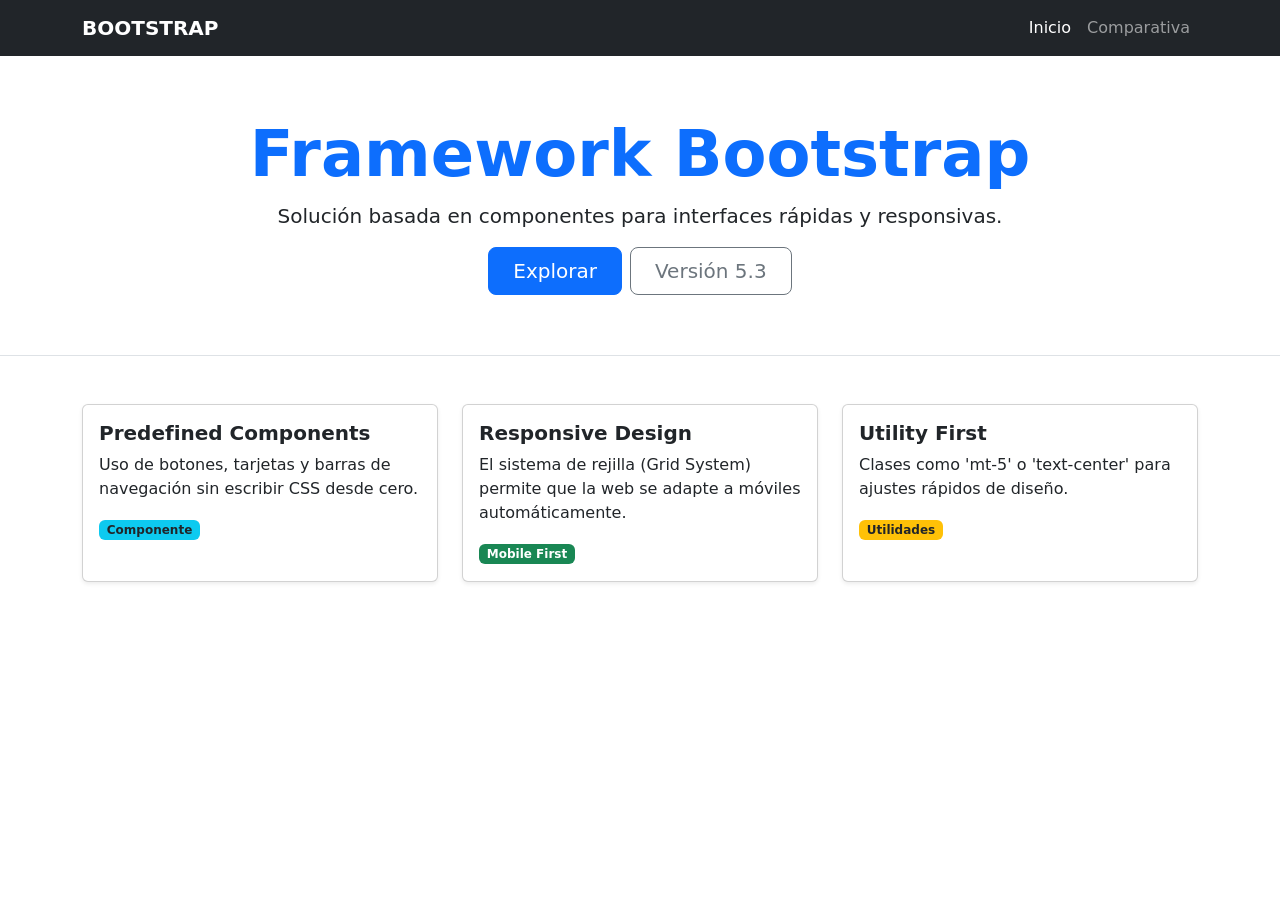
==== index.html @ a45c2f74 "First Commit" ====
<!DOCTYPE html>
<html lang="es">

<head>
    <meta charset="UTF-8">
    <meta name="viewport" content="width=device-width, initial-scale=1.0">
    <title>Trabajo Bootstrap - Inicio</title>
    <link href="https://cdn.jsdelivr.net/npm/bootstrap@5.3.3/dist/css/bootstrap.min.css" rel="stylesheet">
    <style>
        /* Estilos personalizados mínimos para cumplir con la "personalización" que pide el trabajo */
        .hero-section {
            background-image: url(https://thumbs.dreamstime.com/b/mono-beb%C3%A9-de-fondo-blanco-un-delicioso-roba-el-foco-atenci%C3%B3n-en-este-encantador-retrato-sobre-pr%C3%ADstino-la-adorable-criatura-280803281.jpg);
            background-size: contain;
            padding: 60px 0;
        }

        .card:hover {
            transform: translateY(-5px);
            transition: 0.3s;
        }
    </style>
</head>

<body>

    <nav class="navbar navbar-expand-lg navbar-dark bg-dark sticky-top">
        <div class="container">
            <a class="navbar-brand fw-bold" href="index.html">BOOTSTRAP</a>
            <button class="navbar-toggler" type="button" data-bs-toggle="collapse" data-bs-target="#navbarNav">
                <span class="navbar-toggler-icon"></span>
            </button>
            <div class="collapse navbar-collapse" id="navbarNav">
                <ul class="navbar-nav ms-auto">
                    <li class="nav-item"><a class="nav-link active" href="index.html">Inicio</a></li>
                    <li class="nav-item"><a class="nav-link" href="comparativa.html">Comparativa</a></li>
                </ul>
            </div>
        </div>
    </nav>

    <header class="hero-section text-center border-bottom">
        <div class="container">
            <h1 class="display-3 fw-bold text-primary">Framework Bootstrap</h1>
            <p class="lead">Solución basada en componentes para interfaces rápidas y responsivas.</p>
            <div class="d-grid gap-2 d-sm-flex justify-content-sm-center">
                <a href="#funcionalidades" class="btn btn-primary btn-lg px-4 gap-3">Explorar</a>
                <button class="btn btn-outline-secondary btn-lg px-4" data-bs-toggle="modal"
                    data-bs-target="#modalInfo">Versión 5.3</button>
            </div>
        </div>
    </header>

    <main class="container my-5" id="funcionalidades">
        <div class="row g-4">
            <div class="col-md-4">
                <div class="card h-100 shadow-sm">
                    <div class="card-body">
                        <h5 class="card-title fw-bold">Predefined Components</h5>
                        <p class="card-text">Uso de botones, tarjetas y barras de navegación sin escribir CSS desde
                            cero.</p>
                        <span class="badge bg-info text-dark">Componente</span>
                    </div>
                </div>
            </div>
            <div class="col-md-4">
                <div class="card h-100 shadow-sm">
                    <div class="card-body">
                        <h5 class="card-title fw-bold">Responsive Design</h5>
                        <p class="card-text">El sistema de rejilla (Grid System) permite que la web se adapte a móviles
                            automáticamente.</p>
                        <span class="badge bg-success">Mobile First</span>
                    </div>
                </div>
            </div>
            <div class="col-md-4">
                <div class="card h-100 shadow-sm">
                    <div class="card-body">
                        <h5 class="card-title fw-bold">Utility First</h5>
                        <p class="card-text">Clases como 'mt-5' o 'text-center' para ajustes rápidos de diseño.</p>
                        <span class="badge bg-warning text-dark">Utilidades</span>
                    </div>
                </div>
            </div>
        </div>
    </main>

    <div class="modal fade" id="modalInfo" tabindex="-1">
        <div class="modal-dialog">
            <div class="modal-content">
                <div class="modal-header">
                    <h5 class="modal-title">Bootstrap vs Tailwind</h5>
                    <button type="button" class="btn-close" data-bs-dismiss="modal"></button>
                </div>
                <div class="modal-body">
                    <p>Este proyecto forma parte de la asignatura de Diseño de Interfaces Web del IES Mar de Cádiz.</p>
                </div>
                <div class="modal-footer">
                    <button type="button" class="btn btn-secondary" data-bs-dismiss="modal">Cerrar</button>
                </div>
            </div>
        </div>
    </div>

    <script src="https://cdn.jsdelivr.net/npm/bootstrap@5.3.3/dist/js/bootstrap.bundle.min.js"></script>
</body>

</html>
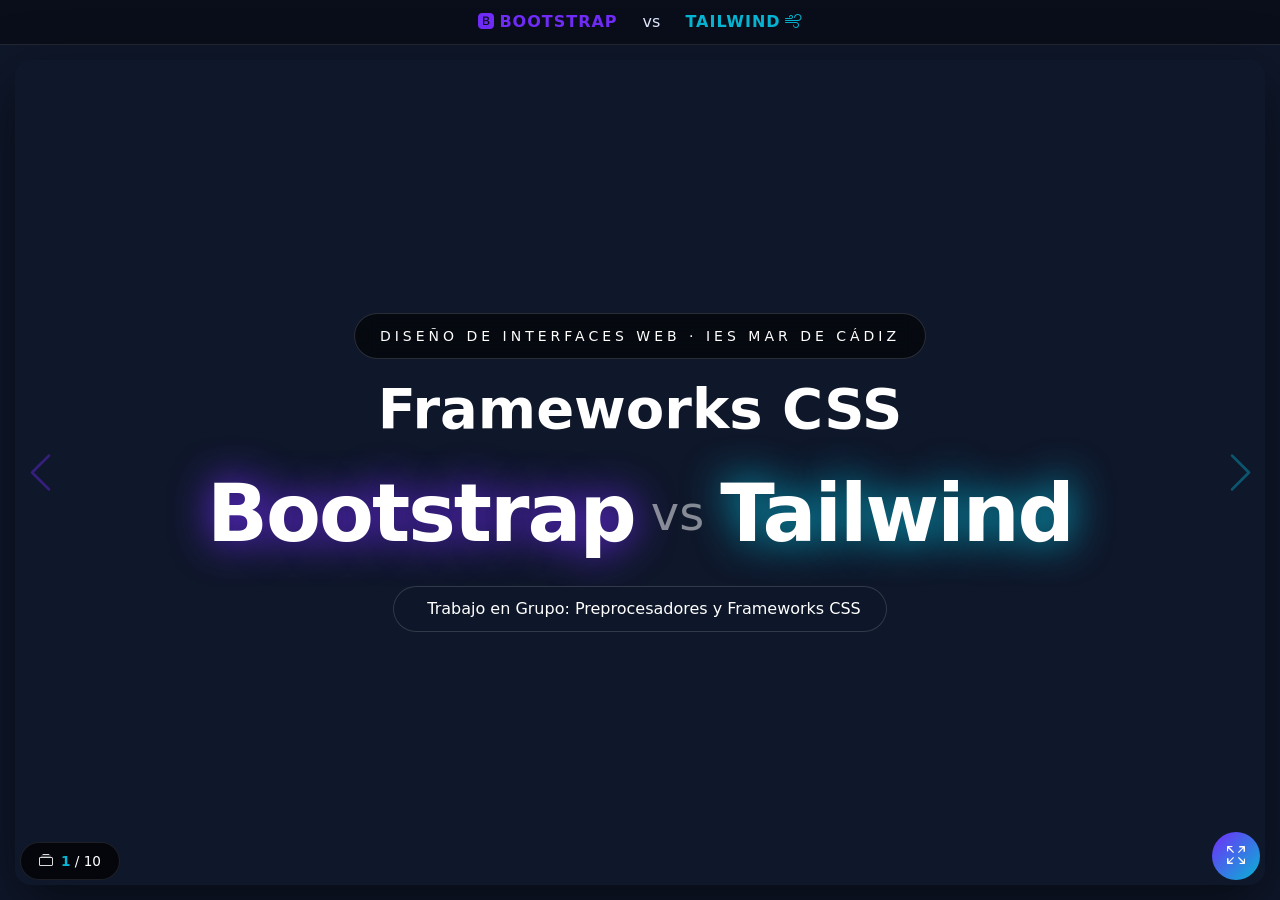
==== commit e083761e: "Merge branch 'Presentacion'" ====
--- a/index.html
+++ b/index.html
@@ -4,104 +4,905 @@
 <head>
     <meta charset="UTF-8">
     <meta name="viewport" content="width=device-width, initial-scale=1.0">
-    <title>Trabajo Bootstrap - Inicio</title>
+    <title>Bootstrap vs Tailwind - Presentación Técnica</title>
+    <link rel="icon"
+        href="data:image/svg+xml,<svg xmlns='http://www.w3.org/2000/svg' viewBox='0 0 100 100'><text y='.9em' font-size='90'>⚡</text></svg>">
     <link href="https://cdn.jsdelivr.net/npm/bootstrap@5.3.3/dist/css/bootstrap.min.css" rel="stylesheet">
+    <link rel="stylesheet" href="https://cdn.jsdelivr.net/npm/bootstrap-icons@1.11.3/font/bootstrap-icons.min.css">
+
     <style>
-        /* Estilos personalizados mínimos para cumplir con la "personalización" que pide el trabajo */
-        .hero-section {
-            background-image: url(https://thumbs.dreamstime.com/b/mono-beb%C3%A9-de-fondo-blanco-un-delicioso-roba-el-foco-atenci%C3%B3n-en-este-encantador-retrato-sobre-pr%C3%ADstino-la-adorable-criatura-280803281.jpg);
-            background-size: contain;
-            padding: 60px 0;
-        }
-
-        .card:hover {
-            transform: translateY(-5px);
-            transition: 0.3s;
+        :root {
+            --bs-color: #712cf9;
+            --tw-color: #06b6d4;
+            --bg-dark: #0f172a;
+            --bg-light: #e0e7ff;
+        }
+
+        html,
+        body {
+            height: 100%;
+            overflow: hidden;
+        }
+
+        body {
+            background-color: var(--bg-dark);
+            color: white;
+            margin: 0;
+            font-family: 'Segoe UI', system-ui, sans-serif;
+            display: flex;
+            flex-direction: column;
+        }
+
+        /* --- HEADER --- */
+        .main-header {
+            padding: 10px 20px;
+            display: flex;
+            justify-content: center;
+            align-items: center;
+            gap: 25px;
+            background: #090e1a;
+            border-bottom: 1px solid rgba(255, 255, 255, 0.1);
+            flex-shrink: 0;
+        }
+
+        .nav-brand {
+            font-weight: 800;
+            text-decoration: none;
+            letter-spacing: 1px;
+            font-size: 1rem;
+        }
+
+        .vs-text {
+            color: var(--bg-light);
+            font-weight: 300;
+        }
+
+        /* --- PRESENTACIÓN --- */
+        .presentation-area {
+            flex: 1;
+            display: flex;
+            align-items: center;
+            justify-content: center;
+            padding: 15px;
+            min-height: 0;
+        }
+
+        .carousel {
+            width: 100%;
+            max-width: 1400px;
+            height: 100%;
+        }
+
+        .carousel-inner {
+            height: 100%;
+            border-radius: 16px;
+            overflow: hidden;
+            box-shadow: 0 20px 60px rgba(0, 0, 0, 0.5);
+        }
+
+        .carousel-item {
+            height: 100%;
+        }
+
+        .slide-card {
+            height: 100%;
+            min-height: 450px;
+            display: flex;
+            align-items: center;
+            justify-content: center;
+            padding: 35px 50px;
+            position: relative;
+        }
+
+        /* --- FONDOS --- */
+        .bg-portada {
+            background: url("https://wallpapers.com/images/hd/purple-and-blue-background-1920-x-1080-wxzqn1wd5mhgx5by.jpg") no-repeat center center / cover, var(--bg-dark);
+        }
+
+        .bg-dark-gradient {
+            background: linear-gradient(135deg, #1e293b 0%, #0f172a 100%);
+        }
+
+        .bg-bs {
+            background: linear-gradient(135deg, #f3e8ff, #e9d5ff);
+            color: #3d108d;
+        }
+
+        .bg-tw {
+            background: linear-gradient(135deg, #ecfeff, #cffafe);
+            color: #0e7490;
+        }
+
+        .bg-white {
+            background: #fff;
+            color: #1e293b;
+        }
+
+        .bg-light-gray {
+            background: #f8fafc;
+            color: #1e293b;
+        }
+
+        /* --- ELEMENTOS PORTADA --- */
+        .glass-header {
+            background: rgba(0, 0, 0, 0.6);
+            backdrop-filter: blur(10px);
+            padding: 10px 25px;
+            border-radius: 50px;
+            border: 1px solid rgba(255, 255, 255, 0.15);
+        }
+
+        .title-bootstrap {
+            text-shadow: 0 0 40px var(--bs-color);
+        }
+
+        .title-tailwind {
+            text-shadow: 0 0 40px var(--tw-color);
+        }
+
+        .display-1 {
+            font-size: clamp(2rem, 7vw, 5rem);
+            letter-spacing: -2px;
+            font-weight: 800;
+        }
+
+        .subtitle-pill {
+            background: rgba(15, 23, 42, 0.7);
+            backdrop-filter: blur(10px);
+            border-radius: 50px;
+            border: 1px solid rgba(255, 255, 255, 0.15);
+            padding: 10px 25px;
+        }
+
+        /* --- LISTAS --- */
+        .feature-list,
+        .agenda-list {
+            list-style: none;
+            padding: 0;
+            margin: 0;
+        }
+
+        .feature-list li,
+        .agenda-list li {
+            padding: 6px 0;
+            display: flex;
+            align-items: center;
+            gap: 10px;
+        }
+
+        .agenda-list li {
+            padding: 12px 20px;
+            background: rgba(255, 255, 255, 0.05);
+            border-radius: 10px;
+            margin-bottom: 8px;
+            border-left: 3px solid var(--tw-color);
+        }
+
+        .agenda-list li:nth-child(odd) {
+            border-left-color: var(--bs-color);
+        }
+
+        /* --- CARDS --- */
+        .tech-card {
+            background: white;
+            border-radius: 16px;
+            padding: 25px;
+            height: 100%;
+            box-shadow: 0 4px 20px rgba(0, 0, 0, 0.08);
+        }
+
+        .tech-card.bs-card {
+            border-top: 4px solid var(--bs-color);
+        }
+
+        .tech-card.tw-card {
+            border-top: 4px solid var(--tw-color);
+        }
+
+        /* --- TABLA COMPARATIVA --- */
+        .comparison-table {
+            width: 100%;
+            border-collapse: separate;
+            border-spacing: 0;
+            font-size: 0.95rem;
+        }
+
+        .comparison-table th {
+            padding: 15px;
+            text-align: center;
+            font-weight: 700;
+        }
+
+        .comparison-table th.bs-header {
+            background: var(--bs-color);
+            color: white;
+        }
+
+        .comparison-table th.tw-header {
+            background: var(--tw-color);
+            color: white;
+        }
+
+        .comparison-table th.aspect-header {
+            background: #334155;
+            color: white;
+        }
+
+        .comparison-table td {
+            padding: 12px 15px;
+            border-bottom: 1px solid #e2e8f0;
+            vertical-align: top;
+        }
+
+        .comparison-table tr:last-child td {
+            border-bottom: none;
+        }
+
+        .comparison-table .pro {
+            color: #059669;
+        }
+
+        .comparison-table .con {
+            color: #dc2626;
+        }
+
+        /* --- GRÁFICO --- */
+        .chart-container {
+            height: 300px;
+            max-width: 750px;
+            margin: 0 auto;
+        }
+
+        /* --- DEMO SECTION --- */
+        .demo-placeholder {
+            background: linear-gradient(135deg, #1e293b, #334155);
+            border-radius: 12px;
+            padding: 40px;
+            text-align: center;
+            border: 2px dashed rgba(255, 255, 255, 0.3);
+        }
+
+        /* --- CONCLUSIÓN --- */
+        .conclusion-box {
+            background: linear-gradient(135deg, rgba(113, 44, 249, 0.1), rgba(6, 182, 212, 0.1));
+            border: 2px solid;
+            border-image: linear-gradient(135deg, var(--bs-color), var(--tw-color)) 1;
+            border-radius: 16px;
+            padding: 30px;
+        }
+
+        /* --- EQUIPO --- */
+        .member-photo {
+            width: 90px;
+            height: 90px;
+            border-radius: 50%;
+            object-fit: cover;
+            border: 3px solid var(--bs-color);
+            margin-bottom: 10px;
+        }
+
+        .member-role {
+            font-size: 0.7rem;
+            text-transform: uppercase;
+            letter-spacing: 2px;
+            opacity: 0.6;
+        }
+
+        /* --- CONTROLES --- */
+        .carousel-control-prev,
+        .carousel-control-next {
+            width: 50px;
+        }
+
+        .carousel-control-prev-icon,
+        .carousel-control-next-icon {
+            width: 45px;
+            height: 45px;
+            opacity: 0.8;
+            transition: transform 0.3s ease;
+        }
+
+        .carousel-control-prev:hover .carousel-control-prev-icon,
+        .carousel-control-next:hover .carousel-control-next-icon {
+            transform: scale(1.1);
+        }
+
+        .carousel-control-prev-icon {
+            background-image: url("data:image/svg+xml,%3csvg xmlns='http://www.w3.org/2000/svg' viewBox='0 0 16 16' fill='%23712cf9'%3e%3cpath d='M11.354 1.646a.5.5 0 0 1 0 .708L5.707 8l5.647 5.646a.5.5 0 0 1-.708.708l-6-6a.5.5 0 0 1 0-.708l6-6a.5.5 0 0 1 .708 0z'/%3e%3c/svg%3e");
+        }
+
+        .carousel-control-next-icon {
+            background-image: url("data:image/svg+xml,%3csvg xmlns='http://www.w3.org/2000/svg' viewBox='0 0 16 16' fill='%2306b6d4'%3e%3cpath d='M4.646 1.646a.5.5 0 0 1 .708 0l6 6a.5.5 0 0 1 0 .708l-6 6a.5.5 0 0 1-.708-.708L10.293 8 4.646 2.354a.5.5 0 0 1 0-.708z'/%3e%3c/svg%3e");
+        }
+
+        /* --- UI FIJA --- */
+        .slide-counter {
+            position: fixed;
+            bottom: 20px;
+            left: 20px;
+            background: rgba(0, 0, 0, 0.7);
+            padding: 8px 18px;
+            border-radius: 50px;
+            font-size: 0.85rem;
+            border: 1px solid rgba(255, 255, 255, 0.1);
+        }
+
+        .slide-counter .current {
+            color: var(--tw-color);
+            font-weight: 700;
+        }
+
+        .btn-fullscreen {
+            position: fixed;
+            bottom: 20px;
+            right: 20px;
+            width: 48px;
+            height: 48px;
+            border-radius: 50%;
+            border: none;
+            background: linear-gradient(135deg, var(--bs-color), var(--tw-color));
+            color: white;
+            font-size: 1.1rem;
+            cursor: pointer;
+            transition: transform 0.3s ease;
+            z-index: 1000;
+        }
+
+        .btn-fullscreen:hover {
+            transform: scale(1.1);
+        }
+
+        /* --- FULLSCREEN --- */
+        body.fullscreen-mode .main-header {
+            display: none;
+        }
+
+        body.fullscreen-mode .presentation-area {
+            padding: 0;
+        }
+
+        body.fullscreen-mode .carousel {
+            max-width: 100%;
+        }
+
+        body.fullscreen-mode .carousel-inner {
+            border-radius: 0;
+        }
+
+        /* --- RESPONSIVE --- */
+        @media (max-width: 768px) {
+            .slide-card {
+                padding: 20px;
+            }
+
+            .carousel-control-prev,
+            .carousel-control-next {
+                width: 35px;
+            }
+
+            .carousel-control-prev-icon,
+            .carousel-control-next-icon {
+                width: 35px;
+                height: 35px;
+            }
+
+            .member-photo {
+                width: 65px;
+                height: 65px;
+            }
+
+            .chart-container {
+                height: 220px;
+            }
+
+            .comparison-table {
+                font-size: 0.8rem;
+            }
+
+            .comparison-table th,
+            .comparison-table td {
+                padding: 8px;
+            }
+        }
+
+        /* --- BADGES --- */
+        .badge-bs {
+            background: var(--bs-color) !important;
+        }
+
+        .badge-tw {
+            background: var(--tw-color) !important;
+        }
+
+        /* --- SLIDE NUMBER --- */
+        .slide-number {
+            position: absolute;
+            top: 15px;
+            right: 20px;
+            font-size: 0.75rem;
+            opacity: 0.5;
+            font-weight: 600;
         }
     </style>
 </head>
 
 <body>
 
-    <nav class="navbar navbar-expand-lg navbar-dark bg-dark sticky-top">
-        <div class="container">
-            <a class="navbar-brand fw-bold" href="index.html">BOOTSTRAP</a>
-            <button class="navbar-toggler" type="button" data-bs-toggle="collapse" data-bs-target="#navbarNav">
-                <span class="navbar-toggler-icon"></span>
-            </button>
-            <div class="collapse navbar-collapse" id="navbarNav">
-                <ul class="navbar-nav ms-auto">
-                    <li class="nav-item"><a class="nav-link active" href="index.html">Inicio</a></li>
-                    <li class="nav-item"><a class="nav-link" href="comparativa.html">Comparativa</a></li>
-                </ul>
-            </div>
-        </div>
-    </nav>
-
-    <header class="hero-section text-center border-bottom">
-        <div class="container">
-            <h1 class="display-3 fw-bold text-primary">Framework Bootstrap</h1>
-            <p class="lead">Solución basada en componentes para interfaces rápidas y responsivas.</p>
-            <div class="d-grid gap-2 d-sm-flex justify-content-sm-center">
-                <a href="#funcionalidades" class="btn btn-primary btn-lg px-4 gap-3">Explorar</a>
-                <button class="btn btn-outline-secondary btn-lg px-4" data-bs-toggle="modal"
-                    data-bs-target="#modalInfo">Versión 5.3</button>
-            </div>
-        </div>
+    <header class="main-header">
+        <a href="#" class="nav-brand" style="color: var(--bs-color)">
+            <i class="bi bi-bootstrap-fill me-1"></i>BOOTSTRAP
+        </a>
+        <span class="vs-text">vs</span>
+        <a href="#" class="nav-brand" style="color: var(--tw-color)">
+            TAILWIND<i class="bi bi-wind ms-1"></i>
+        </a>
     </header>
 
-    <main class="container my-5" id="funcionalidades">
-        <div class="row g-4">
-            <div class="col-md-4">
-                <div class="card h-100 shadow-sm">
-                    <div class="card-body">
-                        <h5 class="card-title fw-bold">Predefined Components</h5>
-                        <p class="card-text">Uso de botones, tarjetas y barras de navegación sin escribir CSS desde
-                            cero.</p>
-                        <span class="badge bg-info text-dark">Componente</span>
+    <main class="presentation-area">
+        <div id="slideCarousel" class="carousel slide" data-bs-interval="false">
+            <div class="carousel-inner">
+
+                <!-- ==================== SLIDE 1: PORTADA ==================== -->
+                <div class="carousel-item active">
+                    <div class="slide-card bg-portada">
+                        <div class="w-100 text-center">
+                            <div class="glass-header d-inline-block mb-3">
+                                <small class="text-uppercase text-white" style="letter-spacing: 4px;">
+                                    Diseño de Interfaces Web · IES Mar de Cádiz
+                                </small>
+                            </div>
+
+                            <h1 class="display-4 fw-bold text-white mb-2">Frameworks CSS</h1>
+
+                            <div class="d-flex align-items-center justify-content-center flex-wrap my-4">
+                                <span class="display-1 fw-bold text-white title-bootstrap px-2">Bootstrap</span>
+                                <span class="display-5 text-white-50 mx-2">vs</span>
+                                <span class="display-1 fw-bold text-white title-tailwind px-2">Tailwind</span>
+                            </div>
+
+                            <div class="subtitle-pill d-inline-block">
+                                <span class="text-white">
+                                    <i class="bi me-2"></i>Trabajo en Grupo: Preprocesadores y Frameworks
+                                    CSS
+                                </span>
+                            </div>
+                        </div>
                     </div>
                 </div>
-            </div>
-            <div class="col-md-4">
-                <div class="card h-100 shadow-sm">
-                    <div class="card-body">
-                        <h5 class="card-title fw-bold">Responsive Design</h5>
-                        <p class="card-text">El sistema de rejilla (Grid System) permite que la web se adapte a móviles
-                            automáticamente.</p>
-                        <span class="badge bg-success">Mobile First</span>
+
+                <!-- ==================== SLIDE 2: ÍNDICE ==================== -->
+                <div class="carousel-item">
+                    <div class="slide-card bg-dark-gradient">
+                        <div class="w-100">
+                            <h2 class="text-center mb-5 display-6 fw-bold text-white">
+                                <i class="bi bi-list-ol me-2"></i>Índice de la Presentación
+                            </h2>
+                            <div class="row justify-content-center">
+                                <div class="col-lg-8">
+                                    <ul class="agenda-list fs-5">
+                                        <li><i class="bi bi-1-circle-fill me-3" style="color: var(--bs-color)"></i> ¿Qué
+                                            es Bootstrap?</li>
+                                        <li><i class="bi bi-2-circle-fill me-3" style="color: var(--tw-color)"></i> ¿Qué
+                                            es Tailwind CSS?</li>
+                                        <li><i class="bi bi-3-circle-fill me-3" style="color: var(--bs-color)"></i>
+                                            Ventajas y Desventajas</li>
+                                        <li><i class="bi bi-4-circle-fill me-3" style="color: var(--tw-color)"></i>
+                                            Comparativa Técnica</li>
+                                        <li><i class="bi bi-5-circle-fill me-3" style="color: var(--bs-color)"></i>
+                                            Integración en Proyectos</li>
+                                        <li><i class="bi bi-6-circle-fill me-3" style="color: var(--tw-color)"></i>
+                                            Conclusiones y Recomendación</li>
+                                    </ul>
+                                </div>
+                            </div>
+                            <p class="text-center text-white-50 mt-4">
+                                <i class="bi bi-clock me-2"></i>Duración estimada: 8-10 minutos
+                            </p>
+                        </div>
                     </div>
                 </div>
-            </div>
-            <div class="col-md-4">
-                <div class="card h-100 shadow-sm">
-                    <div class="card-body">
-                        <h5 class="card-title fw-bold">Utility First</h5>
-                        <p class="card-text">Clases como 'mt-5' o 'text-center' para ajustes rápidos de diseño.</p>
-                        <span class="badge bg-warning text-dark">Utilidades</span>
+
+                <!-- ==================== SLIDE 3: BOOTSTRAP ==================== -->
+                <div class="carousel-item">
+                    <div class="slide-card bg-bs">
+                        <div class="row align-items-center w-100 g-4">
+                            <div class="col-lg-7 px-4">
+                                <div class="d-flex align-items-center gap-3 mb-3">
+                                    <i class="bi bi-bootstrap-fill" style="font-size: 3rem;"></i>
+                                    <div>
+                                        <h2 class="display-6 fw-bold mb-0">Bootstrap 5</h2>
+                                        <span class="badge badge-bs text-white">Framework basado en componentes</span>
+                                    </div>
+                                </div>
+
+                                <p class="fs-5 mb-3"><strong>Propósito:</strong> Proporcionar componentes UI
+                                    pre-construidos y un sistema de grid responsive para desarrollo rápido.</p>
+
+                                <h5 class="fw-bold mb-2"><i class="bi bi-gear-fill me-2"></i>Características Clave:</h5>
+                                <ul class="feature-list">
+                                    <li><i class="bi bi-check-circle-fill" style="color: var(--bs-color)"></i> Sistema
+                                        de grid de 12 columnas</li>
+                                    <li><i class="bi bi-check-circle-fill" style="color: var(--bs-color)"></i> +25
+                                        componentes listos (navbar, cards, modals...)</li>
+                                    <li><i class="bi bi-check-circle-fill" style="color: var(--bs-color)"></i> Clases de
+                                        utilidad integradas</li>
+                                    <li><i class="bi bi-check-circle-fill" style="color: var(--bs-color)"></i>
+                                        JavaScript incluido (dropdowns, tooltips...)</li>
+                                </ul>
+
+                                <h5 class="fw-bold mt-3 mb-2"><i class="bi bi-bullseye me-2"></i>Casos de Uso:</h5>
+                                <span class="badge bg-dark me-1">Dashboards</span>
+                                <span class="badge bg-dark me-1">Prototipos rápidos</span>
+                                <span class="badge bg-dark me-1">Aplicaciones empresariales</span>
+                            </div>
+                            <div class="col-lg-5 text-center">
+                                <img src="https://cdn.worldvectorlogo.com/logos/bootstrap-4.svg"
+                                    class="img-fluid shadow-lg rounded-4" style="max-width: 240px;" alt="Bootstrap">
+                                <p class="mt-3 small opacity-75"><i class="bi bi-download me-1"></i>+20M descargas/mes
+                                    en npm</p>
+                            </div>
+                        </div>
                     </div>
                 </div>
+
+                <!-- ==================== SLIDE 4: TAILWIND ==================== -->
+                <div class="carousel-item">
+                    <div class="slide-card bg-tw">
+                        <div class="row align-items-center w-100 g-4">
+                            <div class="col-lg-5 text-center order-lg-1 order-2">
+                                <img src="https://upload.wikimedia.org/wikipedia/commons/d/d5/Tailwind_CSS_Logo.svg"
+                                    class="img-fluid"
+                                    style="max-width: 180px; filter: drop-shadow(0 10px 30px rgba(6, 182, 212, 0.3));"
+                                    alt="Tailwind">
+                                <p class="mt-3 small opacity-75"><i class="bi bi-download me-1"></i>+9M descargas/mes en
+                                    npm</p>
+                            </div>
+                            <div class="col-lg-7 px-4 order-lg-2 order-1">
+                                <div class="d-flex align-items-center gap-3 mb-3">
+                                    <i class="bi bi-wind" style="font-size: 3rem; color: var(--tw-color)"></i>
+                                    <div>
+                                        <h2 class="display-6 fw-bold mb-0">Tailwind CSS</h2>
+                                        <span class="badge badge-tw text-white">Framework Utility-First</span>
+                                    </div>
+                                </div>
+
+                                <p class="fs-5 mb-3"><strong>Propósito:</strong> Proporcionar clases de utilidad de bajo
+                                    nivel para construir diseños personalizados directamente en el HTML.</p>
+
+                                <h5 class="fw-bold mb-2"><i class="bi bi-gear-fill me-2"></i>Características Clave:</h5>
+                                <ul class="feature-list">
+                                    <li><i class="bi bi-check-circle-fill" style="color: var(--tw-color)"></i> Miles de
+                                        clases utility atómicas</li>
+                                    <li><i class="bi bi-check-circle-fill" style="color: var(--tw-color)"></i> Sistema
+                                        de diseño configurable (tailwind.config.js)</li>
+                                    <li><i class="bi bi-check-circle-fill" style="color: var(--tw-color)"></i> PurgeCSS
+                                        integrado (CSS mínimo en producción)</li>
+                                    <li><i class="bi bi-check-circle-fill" style="color: var(--tw-color)"></i>
+                                        Responsive y estados (hover, focus) inline</li>
+                                </ul>
+
+                                <h5 class="fw-bold mt-3 mb-2"><i class="bi bi-bullseye me-2"></i>Casos de Uso:</h5>
+                                <span class="badge bg-dark me-1">Webs con diseño único</span>
+                                <span class="badge bg-dark me-1">Startups / Branding</span>
+                                <span class="badge bg-dark me-1">Apps React/Vue</span>
+                            </div>
+                        </div>
+                    </div>
+                </div>
+
+                <!-- ==================== SLIDE 5: VENTAJAS Y DESVENTAJAS ==================== -->
+                <div class="carousel-item">
+                    <div class="slide-card bg-white">
+                        <div class="w-100">
+                            <h2 class="text-center mb-4 display-6 fw-bold">
+                                <i class="bi bi-plus-slash-minus me-2"></i>Ventajas y Desventajas
+                            </h2>
+                            <div class="table-responsive">
+                                <table class="comparison-table">
+                                    <thead>
+                                        <tr>
+                                            <th class="aspect-header" style="width: 20%">Aspecto</th>
+                                            <th class="bs-header" style="width: 40%"><i
+                                                    class="bi bi-bootstrap-fill me-2"></i>Bootstrap</th>
+                                            <th class="tw-header" style="width: 40%"><i
+                                                    class="bi bi-wind me-2"></i>Tailwind</th>
+                                        </tr>
+                                    </thead>
+                                    <tbody>
+                                        <tr>
+                                            <td><strong>Ventajas</strong></td>
+                                            <td>
+                                                <span class="pro"><i class="bi bi-check me-1"></i></span>Componentes
+                                                listos para usar<br>
+                                                <span class="pro"><i class="bi bi-check me-1"></i></span>Documentación
+                                                excelente<br>
+                                                <span class="pro"><i class="bi bi-check me-1"></i></span>Curva de
+                                                aprendizaje suave<br>
+                                                <span class="pro"><i class="bi bi-check me-1"></i></span>Gran comunidad
+                                                y soporte
+                                            </td>
+                                            <td>
+                                                <span class="pro"><i class="bi bi-check me-1"></i></span>Personalización
+                                                total<br>
+                                                <span class="pro"><i class="bi bi-check me-1"></i></span>CSS final muy
+                                                ligero<br>
+                                                <span class="pro"><i class="bi bi-check me-1"></i></span>Sin conflictos
+                                                de estilos<br>
+                                                <span class="pro"><i class="bi bi-check me-1"></i></span>Ideal para
+                                                diseños únicos
+                                            </td>
+                                        </tr>
+                                        <tr>
+                                            <td><strong>Desventajas</strong></td>
+                                            <td>
+                                                <span class="con"><i class="bi bi-x me-1"></i></span>Webs "genéricas" si
+                                                no se personaliza<br>
+                                                <span class="con"><i class="bi bi-x me-1"></i></span>CSS pesado si no se
+                                                optimiza<br>
+                                                <span class="con"><i class="bi bi-x me-1"></i></span>Sobrescribir
+                                                estilos puede ser tedioso
+                                            </td>
+                                            <td>
+                                                <span class="con"><i class="bi bi-x me-1"></i></span>HTML más
+                                                "ruidoso"<br>
+                                                <span class="con"><i class="bi bi-x me-1"></i></span>Curva inicial más
+                                                pronunciada<br>
+                                                <span class="con"><i class="bi bi-x me-1"></i></span>Requiere proceso de
+                                                build
+                                            </td>
+                                        </tr>
+                                    </tbody>
+                                </table>
+                            </div>
+                        </div>
+                    </div>
+                </div>
+
+                <!-- ==================== SLIDE 6: COMPARATIVA GRÁFICA ==================== -->
+                <div class="carousel-item">
+                    <div class="slide-card bg-light-gray">
+                        <div class="w-100 text-center">
+                            <h2 class="fw-bold mb-4">
+                                <i class="bi bi-bar-chart-fill me-2" style="color: var(--bs-color)"></i>
+                                Comparativa Técnica
+                            </h2>
+                            <div class="chart-container">
+                                <canvas id="comparisonChart"></canvas>
+                            </div>
+                            <div class="row mt-4 justify-content-center">
+                                <div class="col-auto">
+                                    <span class="badge badge-bs p-2 me-2"><i
+                                            class="bi bi-square-fill me-1"></i>Bootstrap</span>
+                                    <span class="badge badge-tw p-2"><i
+                                            class="bi bi-square-fill me-1"></i>Tailwind</span>
+                                </div>
+                            </div>
+                        </div>
+                    </div>
+                </div>
+
+                <!-- ==================== SLIDE 7: INTEGRACIÓN EN PROYECTOS ==================== -->
+                <div class="carousel-item">
+                    <div class="slide-card bg-white">
+                        <div class="w-100">
+                            <h2 class="text-center mb-4 display-6 fw-bold">
+                                <i class="bi bi-puzzle me-2"></i>Integración en Proyectos Reales
+                            </h2>
+                            <div class="row g-4">
+                                <div class="col-md-6">
+                                    <div class="tech-card bs-card">
+                                        <h4 class="fw-bold" style="color: var(--bs-color)">
+                                            <i class="bi bi-bootstrap-fill me-2"></i>Bootstrap
+                                        </h4>
+                                        <ul class="feature-list small">
+                                            <li><i class="bi bi-box-seam text-muted"></i> <strong>Instalación:</strong>
+                                                CDN o npm install bootstrap</li>
+                                            <li><i class="bi bi-gear text-muted"></i> <strong>Build:</strong> Opcional
+                                                (SASS para personalizar)</li>
+                                            <li><i class="bi bi-people text-muted"></i> <strong>Comunidad:</strong>
+                                                170k+ estrellas en GitHub</li>
+                                            <li><i class="bi bi-graph-up text-muted"></i> <strong>Curva:</strong> Baja -
+                                                documentación muy clara</li>
+                                            <li><i class="bi bi-wrench text-muted"></i> <strong>Mantenimiento:</strong>
+                                                Fácil actualización</li>
+                                        </ul>
+                                    </div>
+                                </div>
+                                <div class="col-md-6">
+                                    <div class="tech-card tw-card">
+                                        <h4 class="fw-bold" style="color: var(--tw-color)">
+                                            <i class="bi bi-wind me-2"></i>Tailwind
+                                        </h4>
+                                        <ul class="feature-list small">
+                                            <li><i class="bi bi-box-seam text-muted"></i> <strong>Instalación:</strong>
+                                                npm + PostCSS/Vite</li>
+                                            <li><i class="bi bi-gear text-muted"></i> <strong>Build:</strong>
+                                                Obligatorio (purge CSS)</li>
+                                            <li><i class="bi bi-people text-muted"></i> <strong>Comunidad:</strong> 85k+
+                                                estrellas, creciendo rápido</li>
+                                            <li><i class="bi bi-graph-up text-muted"></i> <strong>Curva:</strong> Media
+                                                - memorizar utilidades</li>
+                                            <li><i class="bi bi-wrench text-muted"></i> <strong>Mantenimiento:</strong>
+                                                Config centralizada</li>
+                                        </ul>
+                                    </div>
+                                </div>
+                            </div>
+                            <div class="text-center mt-4">
+                                <p class="text-muted small mb-0">
+                                    <i class="bi bi-info-circle me-1"></i>
+                                    Ambos son compatibles con React, Vue, Angular y cualquier stack moderno
+                                </p>
+                            </div>
+                        </div>
+                    </div>
+                </div>
+
+                <!-- ==================== SLIDE 8: CONCLUSIONES ==================== -->
+                <div class="carousel-item">
+                    <div class="slide-card bg-light-gray">
+                        <div class="w-100">
+                            <h2 class="text-center mb-4 display-6 fw-bold">
+                                <i class="bi bi-lightbulb me-2"></i>Conclusiones del Grupo
+                            </h2>
+
+                            <div class="row justify-content-center mb-4">
+                                <div class="col-lg-10">
+                                    <div class="conclusion-box">
+                                        <h4 class="fw-bold text-center mb-3">¿Cuál recomendamos?</h4>
+                                        <div class="row">
+                                            <div class="col-md-6 text-center mb-3 mb-md-0">
+                                                <i class="bi bi-bootstrap-fill display-5 mb-2"
+                                                    style="color: var(--bs-color)"></i>
+                                                <h5 style="color: var(--bs-color)">Elige Bootstrap si...</h5>
+                                                <ul class="text-start small">
+                                                    <li>Necesitas prototipos rápidos</li>
+                                                    <li>Trabajas en equipo grande</li>
+                                                    <li>El diseño puede ser "estándar"</li>
+                                                    <li>Quieres JS incluido</li>
+                                                </ul>
+                                            </div>
+                                            <div class="col-md-6 text-center">
+                                                <i class="bi bi-wind display-5 mb-2" style="color: var(--tw-color)"></i>
+                                                <h5 style="color: var(--tw-color)">Elige Tailwind si...</h5>
+                                                <ul class="text-start small">
+                                                    <li>Necesitas diseño 100% personalizado</li>
+                                                    <li>Trabajas con React/Vue/etc.</li>
+                                                    <li>El rendimiento es crítico</li>
+                                                    <li>Quieres evitar conflictos CSS</li>
+                                                </ul>
+                                            </div>
+                                        </div>
+                                    </div>
+                                </div>
+                            </div>
+
+                            <p class="text-center text-muted">
+                                <i class="bi bi-arrow-right-circle me-2"></i>
+                                <strong>Nuestra recomendación final:</strong> Depende del contexto.
+                                Ambas son excelentes herramientas con enfoques diferentes.
+                            </p>
+                        </div>
+                    </div>
+                </div>
+
+                <!-- ==================== SLIDE 9: EQUIPO Y PREGUNTAS ==================== -->
+                <div class="carousel-item">
+                    <div class="slide-card bg-dark-gradient">
+                        <div class="w-100 text-center">
+                            <h2 class="display-5 fw-bold text-white mb-2">
+                                ¡Gracias por su atención!
+                            </h2>
+                            <p class="lead text-white-50 mb-4">Equipo de desarrollo</p>
+
+                            <div class="row justify-content-center g-3 mb-5">
+                                <div class="col-6 col-md-3 text-center">
+                                    <img src="https://i.pravatar.cc/150?u=member1" class="member-photo" alt="Miembro 1">
+                                    <h6 class="text-white mb-1">Manuel</h6>
+                                    <p class="member-role text-white-50">Tailwind</p>
+                                </div>
+                                <div class="col-6 col-md-3 text-center">
+                                    <img src="https://i.pravatar.cc/150?u=member2" class="member-photo"
+                                        style="border-color: var(--tw-color)" alt="Miembro 2">
+                                    <h6 class="text-white mb-1">Frederic</h6>
+                                    <p class="member-role text-white-50">Bootstrap</p>
+                                </div>
+                                <div class="col-6 col-md-3 text-center">
+                                    <img src="https://i.pravatar.cc/150?u=member3" class="member-photo" alt="Miembro 3">
+                                    <h6 class="text-white mb-1">David</h6>
+                                    <p class="member-role text-white-50">Bootstrap</p>
+                                </div>
+                                <div class="col-6 col-md-3 text-center">
+                                    <img src="https://i.pravatar.cc/150?u=member4" class="member-photo"
+                                        style="border-color: var(--tw-color)" alt="Miembro 4">
+                                    <h6 class="text-white mb-1">Angel</h6>
+                                    <p class="member-role text-white-50">Tailwind</p>
+                                </div>
+                            </div>
+
+                            <div class="glass-header d-inline-block">
+                                <h4 class="text-white mb-0">
+                                    <i class="bi bi-question-circle me-2"></i>¿Preguntas?
+                                </h4>
+                            </div>
+                        </div>
+                    </div>
+                </div>
+
             </div>
+
+            <button class="carousel-control-prev" type="button" data-bs-target="#slideCarousel" data-bs-slide="prev">
+                <span class="carousel-control-prev-icon"></span>
+            </button>
+            <button class="carousel-control-next" type="button" data-bs-target="#slideCarousel" data-bs-slide="next">
+                <span class="carousel-control-next-icon"></span>
+            </button>
         </div>
     </main>
 
-    <div class="modal fade" id="modalInfo" tabindex="-1">
-        <div class="modal-dialog">
-            <div class="modal-content">
-                <div class="modal-header">
-                    <h5 class="modal-title">Bootstrap vs Tailwind</h5>
-                    <button type="button" class="btn-close" data-bs-dismiss="modal"></button>
-                </div>
-                <div class="modal-body">
-                    <p>Este proyecto forma parte de la asignatura de Diseño de Interfaces Web del IES Mar de Cádiz.</p>
-                </div>
-                <div class="modal-footer">
-                    <button type="button" class="btn btn-secondary" data-bs-dismiss="modal">Cerrar</button>
-                </div>
-            </div>
-        </div>
+    <div class="slide-counter">
+        <i class="bi bi-collection me-2"></i><span class="current">1</span> / 10
     </div>
 
+    <button class="btn-fullscreen" id="fullscreenBtn" title="Pantalla completa">
+        <i class="bi bi-arrows-fullscreen"></i>
+    </button>
+
     <script src="https://cdn.jsdelivr.net/npm/bootstrap@5.3.3/dist/js/bootstrap.bundle.min.js"></script>
+    <script src="https://cdn.jsdelivr.net/npm/chart.js"></script>
+    <script>
+        // Carousel + Contador
+        const carousel = document.getElementById('slideCarousel');
+        const counter = document.querySelector('.slide-counter .current');
+        carousel.addEventListener('slide.bs.carousel', e => counter.textContent = e.to + 1);
+
+        // Fullscreen
+        const fsBtn = document.getElementById('fullscreenBtn');
+        fsBtn.onclick = () => {
+            if (!document.fullscreenElement) {
+                document.documentElement.requestFullscreen();
+                document.body.classList.add('fullscreen-mode');
+                fsBtn.innerHTML = '<i class="bi bi-fullscreen-exit"></i>';
+            } else {
+                document.exitFullscreen();
+            }
+        };
+        document.onfullscreenchange = () => {
+            if (!document.fullscreenElement) {
+                document.body.classList.remove('fullscreen-mode');
+                fsBtn.innerHTML = '<i class="bi bi-arrows-fullscreen"></i>';
+            }
+        };
+
+        // Navegación con teclado
+        document.onkeydown = e => {
+            if (e.key === 'ArrowRight' || e.key === ' ') bootstrap.Carousel.getOrCreateInstance(carousel).next();
+            if (e.key === 'ArrowLeft') bootstrap.Carousel.getOrCreateInstance(carousel).prev();
+            if (e.key === 'f' || e.key === 'F') fsBtn.click();
+        };
+
+        // Gráfico Comparativo
+        new Chart(document.getElementById('comparisonChart'), {
+            type: 'bar',
+            data: {
+                labels: ['Velocidad Desarrollo', 'Personalización', 'Curva Aprendizaje', 'Tamaño CSS Final', 'Comunidad'],
+                datasets: [
+                    { label: 'Bootstrap', data: [95, 55, 90, 45, 95], backgroundColor: '#712cf9', borderRadius: 6 },
+                    { label: 'Tailwind', data: [70, 95, 60, 95, 75], backgroundColor: '#06b6d4', borderRadius: 6 }
+                ]
+            },
+            options: {
+                indexAxis: 'y',
+                responsive: true,
+                maintainAspectRatio: false,
+                plugins: { legend: { display: false } },
+                scales: {
+                    x: { beginAtZero: true, max: 100, ticks: { callback: v => v + '%' }, grid: { color: 'rgba(0,0,0,0.05)' } },
+                    y: { grid: { display: false } }
+                }
+            }
+        });
+    </script>
 </body>
 
 </html>
